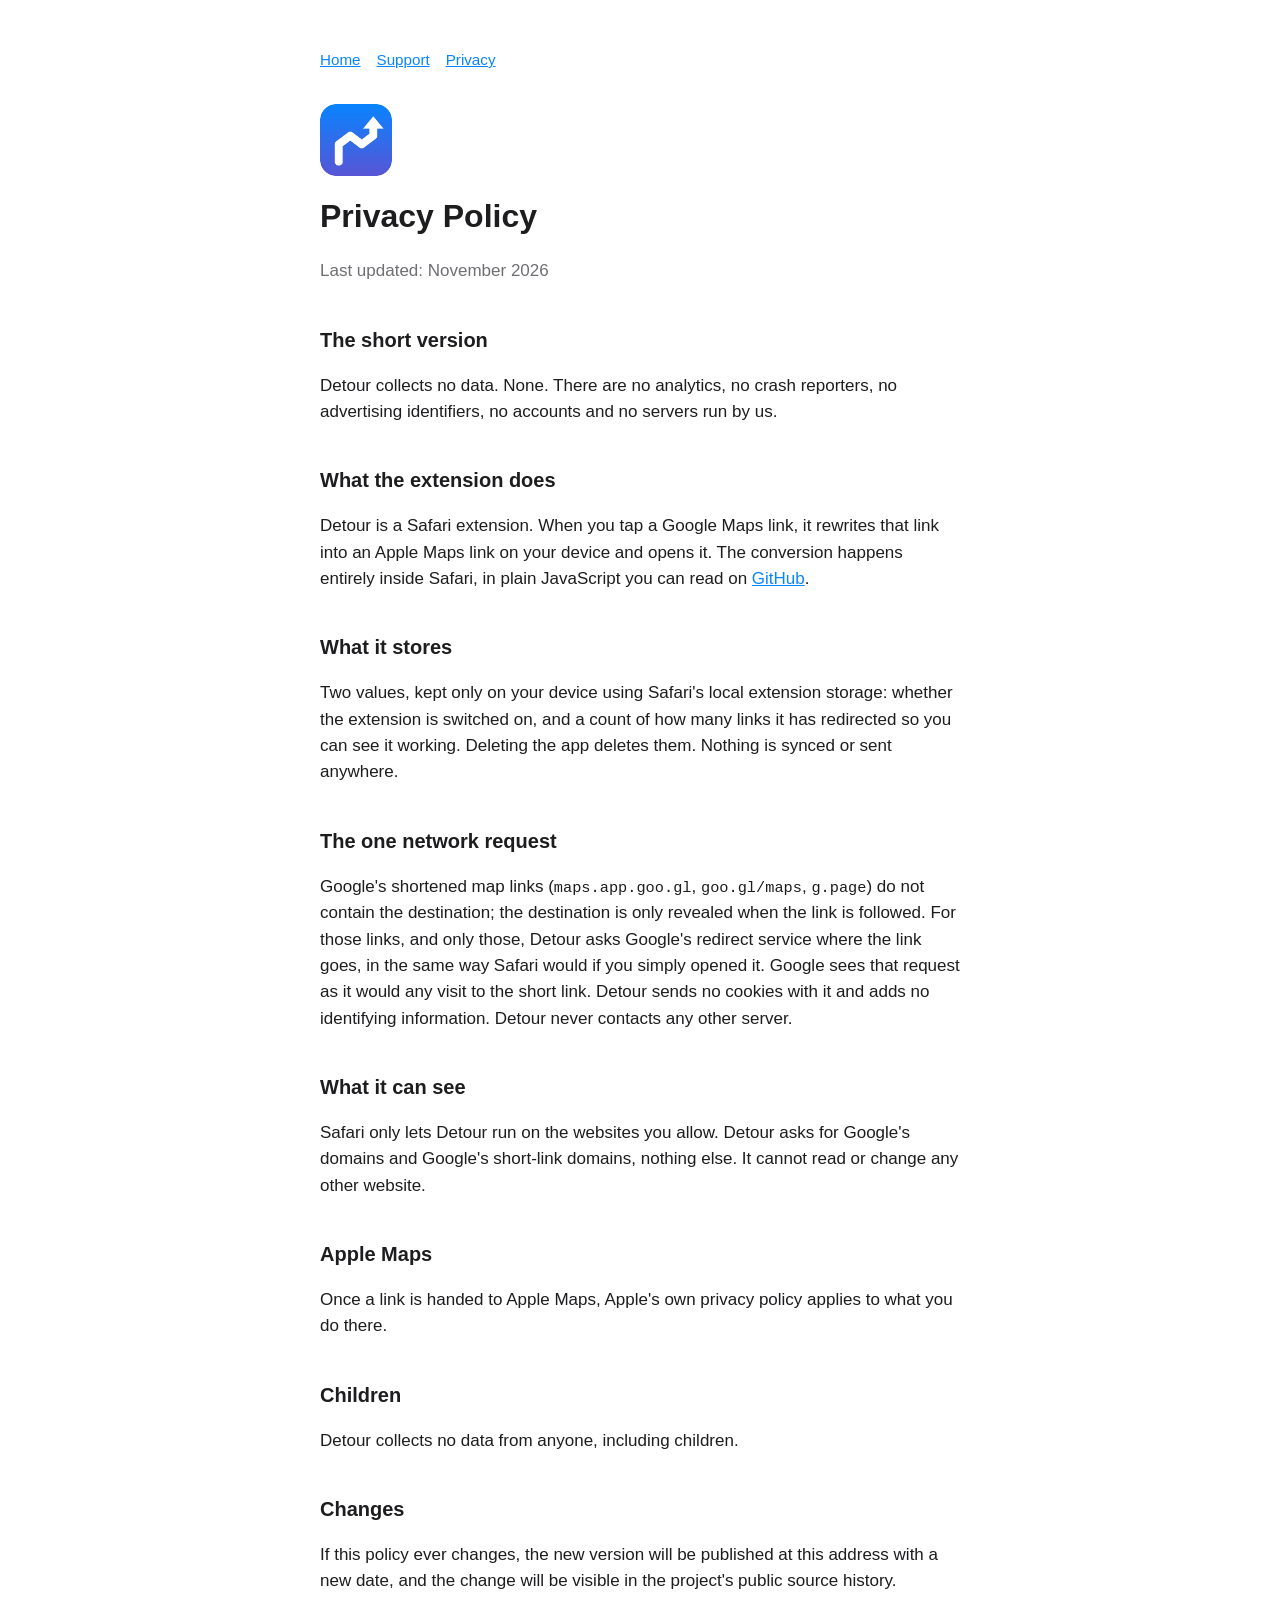
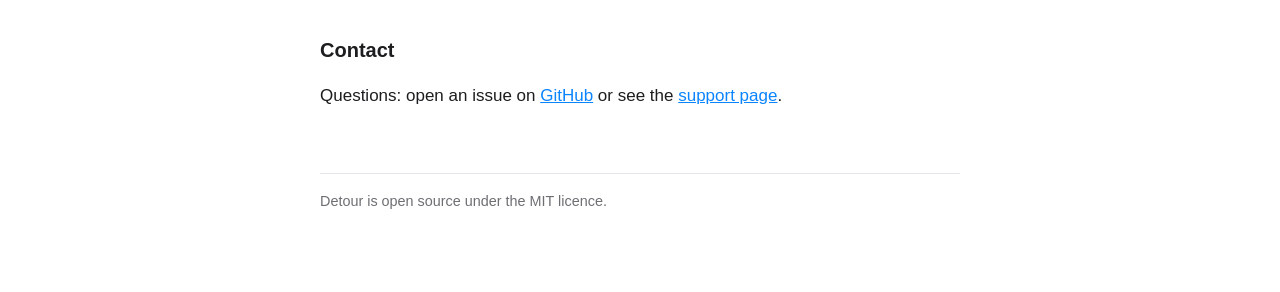
==== docs/privacy.html @ 67b1a2f0 "Initial Detour project: Safari extension, container app, tests and docs Safari Web Extension (Manife" ====
<!DOCTYPE html>
<html lang="en">
<head>
<meta charset="utf-8">
<meta name="viewport" content="width=device-width, initial-scale=1">
<title>Detour Privacy Policy</title>
<link rel="stylesheet" href="style.css">
</head>
<body>
<main>
<nav><a href="index.html">Home</a><a href="support.html">Support</a><a href="privacy.html">Privacy</a></nav>
<img class="logo" src="icon.png" alt="">
<h1>Privacy Policy</h1>
<p class="muted">Last updated: November 2026</p>

<h2>The short version</h2>
<p>Detour collects no data. None. There are no analytics, no crash reporters, no advertising identifiers, no accounts and no servers run by us.</p>

<h2>What the extension does</h2>
<p>Detour is a Safari extension. When you tap a Google Maps link, it rewrites that link into an Apple Maps link on your device and opens it. The conversion happens entirely inside Safari, in plain JavaScript you can read on <a href="https://github.com/SteveRyherd/detour">GitHub</a>.</p>

<h2>What it stores</h2>
<p>Two values, kept only on your device using Safari's local extension storage: whether the extension is switched on, and a count of how many links it has redirected so you can see it working. Deleting the app deletes them. Nothing is synced or sent anywhere.</p>

<h2>The one network request</h2>
<p>Google's shortened map links (<code>maps.app.goo.gl</code>, <code>goo.gl/maps</code>, <code>g.page</code>) do not contain the destination; the destination is only revealed when the link is followed. For those links, and only those, Detour asks Google's redirect service where the link goes, in the same way Safari would if you simply opened it. Google sees that request as it would any visit to the short link. Detour sends no cookies with it and adds no identifying information. Detour never contacts any other server.</p>

<h2>What it can see</h2>
<p>Safari only lets Detour run on the websites you allow. Detour asks for Google's domains and Google's short-link domains, nothing else. It cannot read or change any other website.</p>

<h2>Apple Maps</h2>
<p>Once a link is handed to Apple Maps, Apple's own privacy policy applies to what you do there.</p>

<h2>Children</h2>
<p>Detour collects no data from anyone, including children.</p>

<h2>Changes</h2>
<p>If this policy ever changes, the new version will be published at this address with a new date, and the change will be visible in the project's public source history.</p>

<h2>Contact</h2>
<p>Questions: open an issue on <a href="https://github.com/SteveRyherd/detour/issues">GitHub</a> or see the <a href="support.html">support page</a>.</p>

<footer>Detour is open source under the MIT licence.</footer>
</main>
</body>
</html>
---- docs/style.css ----
:root { color-scheme: light dark; --fg: #1d1d1f; --bg: #fff; --muted: #6e6e73; --accent: #0a84ff; --line: #e5e5ea; }
@media (prefers-color-scheme: dark) { :root { --fg: #f5f5f7; --bg: #121214; --muted: #98989d; --line: #333; } }
* { box-sizing: border-box; }
body { margin: 0; background: var(--bg); color: var(--fg); font: 17px/1.55 -apple-system, BlinkMacSystemFont, "Segoe UI", Helvetica, Arial, sans-serif; }
main { max-width: 680px; margin: 0 auto; padding: 48px 20px 80px; }
h1 { font-size: 2rem; margin: 0 0 .25em; }
h2 { font-size: 1.25rem; margin: 2em 0 .5em; }
p, li { color: var(--fg); }
.muted { color: var(--muted); }
a { color: var(--accent); }
nav { display: flex; gap: 16px; font-size: .95rem; margin-bottom: 32px; }
.logo { width: 72px; height: 72px; border-radius: 16px; display: block; margin-bottom: 16px; }
footer { margin-top: 64px; padding-top: 16px; border-top: 1px solid var(--line); font-size: .9rem; color: var(--muted); }
code { font-family: ui-monospace, SFMono-Regular, Menlo, monospace; font-size: .9em; }
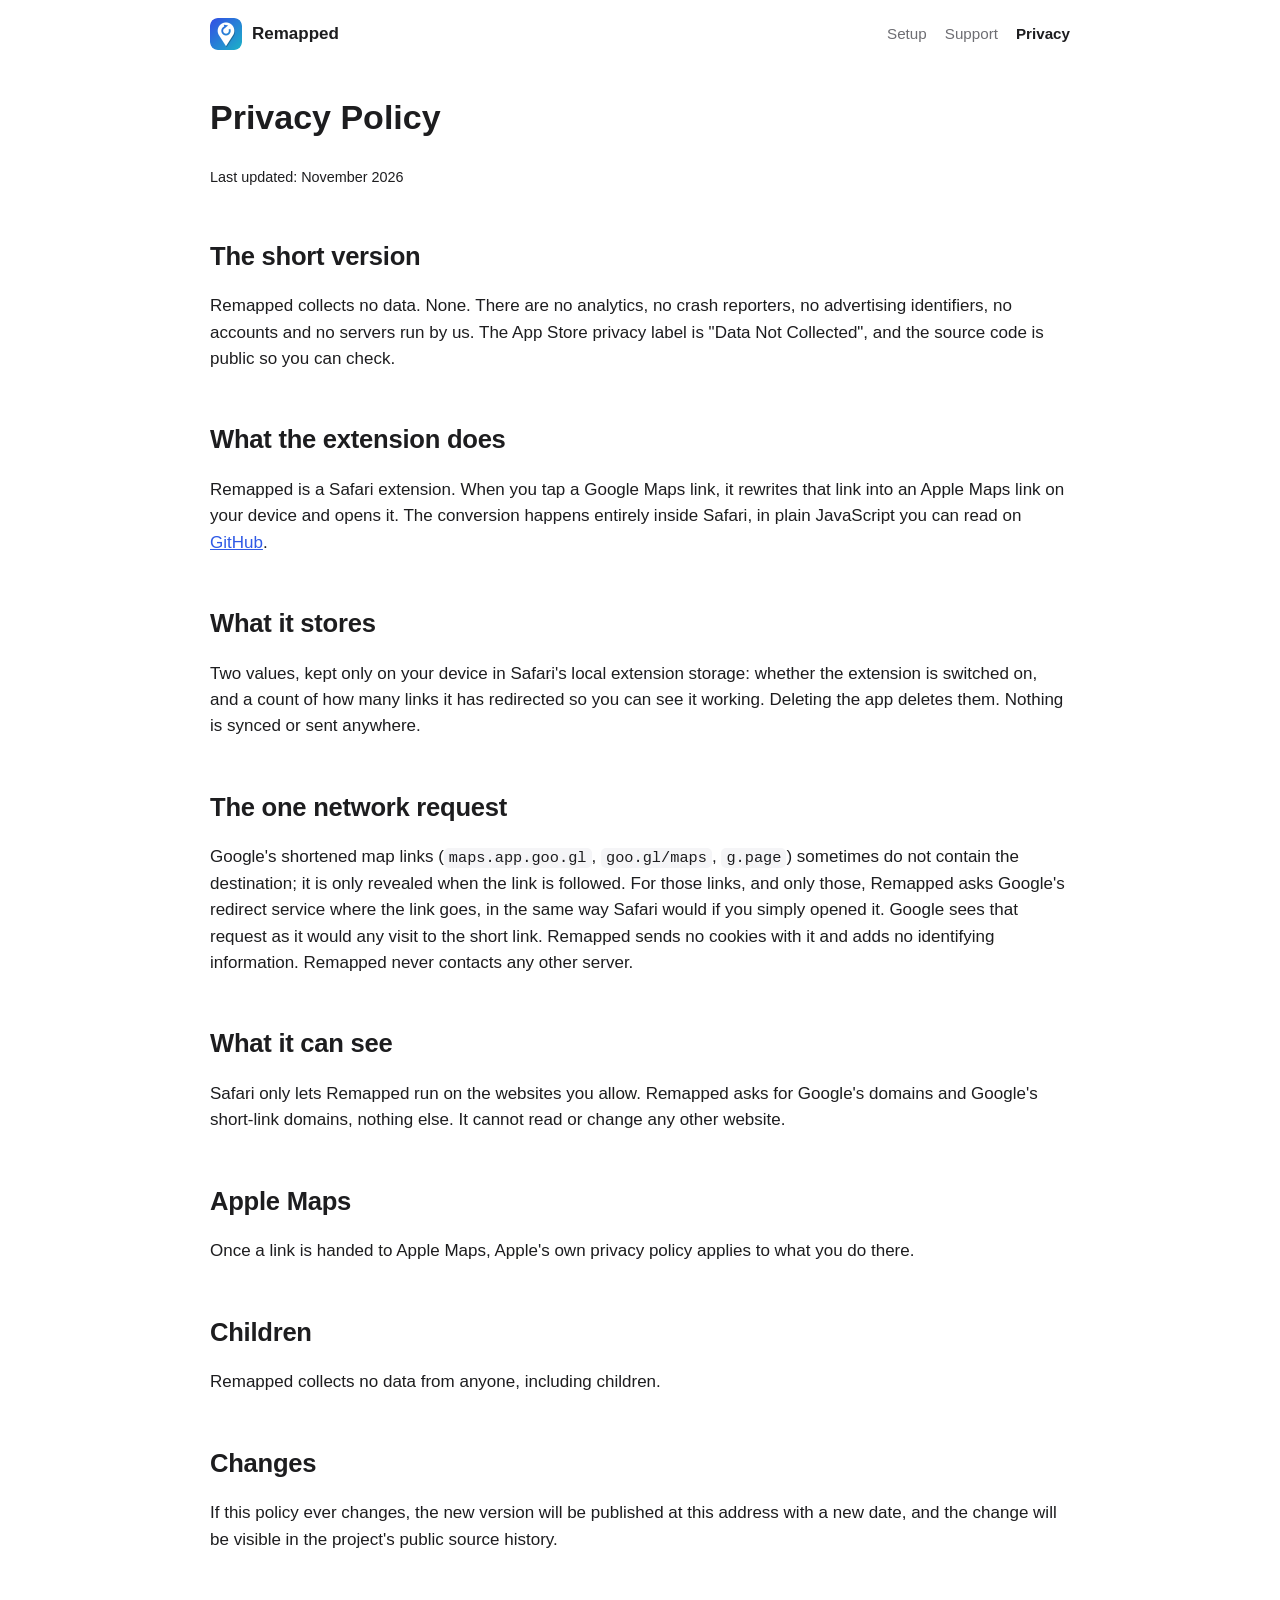
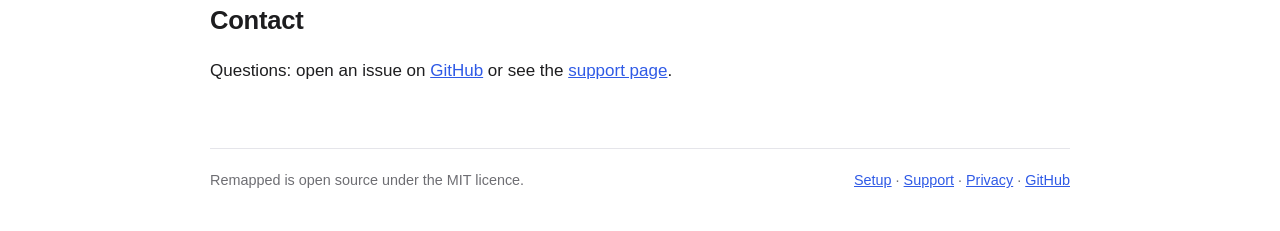
==== commit 6e52a526: "Rename to Remapped, new icon, illustrated docs site and launch plan - Product, bundle ID, Xcode proj" ====
--- a/docs/privacy.html
+++ b/docs/privacy.html
@@ -3,44 +3,54 @@
 <head>
 <meta charset="utf-8">
 <meta name="viewport" content="width=device-width, initial-scale=1">
-<title>Detour Privacy Policy</title>
+<title>Remapped Privacy Policy</title>
+<meta name="description" content="Remapped collects no data. No analytics, no tracking, no accounts.">
+<link rel="icon" href="images/icon.png">
 <link rel="stylesheet" href="style.css">
 </head>
 <body>
-<main>
-<nav><a href="index.html">Home</a><a href="support.html">Support</a><a href="privacy.html">Privacy</a></nav>
-<img class="logo" src="icon.png" alt="">
+<div class="wrap">
+<header class="site">
+  <a class="brand" href="index.html"><img src="images/icon.png" alt="">Remapped</a>
+  <nav><a href="setup.html">Setup</a><a href="support.html">Support</a><a href="privacy.html" aria-current="page">Privacy</a></nav>
+</header>
+
+<main class="prose">
 <h1>Privacy Policy</h1>
-<p class="muted">Last updated: November 2026</p>
+<p class="small">Last updated: November 2026</p>
 
 <h2>The short version</h2>
-<p>Detour collects no data. None. There are no analytics, no crash reporters, no advertising identifiers, no accounts and no servers run by us.</p>
+<p>Remapped collects no data. None. There are no analytics, no crash reporters, no advertising identifiers, no accounts and no servers run by us. The App Store privacy label is "Data Not Collected", and the source code is public so you can check.</p>
 
 <h2>What the extension does</h2>
-<p>Detour is a Safari extension. When you tap a Google Maps link, it rewrites that link into an Apple Maps link on your device and opens it. The conversion happens entirely inside Safari, in plain JavaScript you can read on <a href="https://github.com/SteveRyherd/detour">GitHub</a>.</p>
+<p>Remapped is a Safari extension. When you tap a Google Maps link, it rewrites that link into an Apple Maps link on your device and opens it. The conversion happens entirely inside Safari, in plain JavaScript you can read on <a href="https://github.com/SteveRyherd/detour">GitHub</a>.</p>
 
 <h2>What it stores</h2>
-<p>Two values, kept only on your device using Safari's local extension storage: whether the extension is switched on, and a count of how many links it has redirected so you can see it working. Deleting the app deletes them. Nothing is synced or sent anywhere.</p>
+<p>Two values, kept only on your device in Safari's local extension storage: whether the extension is switched on, and a count of how many links it has redirected so you can see it working. Deleting the app deletes them. Nothing is synced or sent anywhere.</p>
 
 <h2>The one network request</h2>
-<p>Google's shortened map links (<code>maps.app.goo.gl</code>, <code>goo.gl/maps</code>, <code>g.page</code>) do not contain the destination; the destination is only revealed when the link is followed. For those links, and only those, Detour asks Google's redirect service where the link goes, in the same way Safari would if you simply opened it. Google sees that request as it would any visit to the short link. Detour sends no cookies with it and adds no identifying information. Detour never contacts any other server.</p>
+<p>Google's shortened map links (<code>maps.app.goo.gl</code>, <code>goo.gl/maps</code>, <code>g.page</code>) sometimes do not contain the destination; it is only revealed when the link is followed. For those links, and only those, Remapped asks Google's redirect service where the link goes, in the same way Safari would if you simply opened it. Google sees that request as it would any visit to the short link. Remapped sends no cookies with it and adds no identifying information. Remapped never contacts any other server.</p>
 
 <h2>What it can see</h2>
-<p>Safari only lets Detour run on the websites you allow. Detour asks for Google's domains and Google's short-link domains, nothing else. It cannot read or change any other website.</p>
+<p>Safari only lets Remapped run on the websites you allow. Remapped asks for Google's domains and Google's short-link domains, nothing else. It cannot read or change any other website.</p>
 
 <h2>Apple Maps</h2>
 <p>Once a link is handed to Apple Maps, Apple's own privacy policy applies to what you do there.</p>
 
 <h2>Children</h2>
-<p>Detour collects no data from anyone, including children.</p>
+<p>Remapped collects no data from anyone, including children.</p>
 
 <h2>Changes</h2>
 <p>If this policy ever changes, the new version will be published at this address with a new date, and the change will be visible in the project's public source history.</p>
 
 <h2>Contact</h2>
 <p>Questions: open an issue on <a href="https://github.com/SteveRyherd/detour/issues">GitHub</a> or see the <a href="support.html">support page</a>.</p>
+</main>
 
-<footer>Detour is open source under the MIT licence.</footer>
-</main>
+<footer class="site">
+  <span>Remapped is open source under the MIT licence.</span>
+  <span><a href="setup.html">Setup</a> · <a href="support.html">Support</a> · <a href="privacy.html">Privacy</a> · <a href="https://github.com/SteveRyherd/detour">GitHub</a></span>
+</footer>
+</div>
 </body>
 </html>
--- a/docs/style.css
+++ b/docs/style.css
@@ -1,14 +1,76 @@
-:root { color-scheme: light dark; --fg: #1d1d1f; --bg: #fff; --muted: #6e6e73; --accent: #0a84ff; --line: #e5e5ea; }
-@media (prefers-color-scheme: dark) { :root { --fg: #f5f5f7; --bg: #121214; --muted: #98989d; --line: #333; } }
+:root {
+  color-scheme: light dark;
+  --fg: #1d1d1f; --bg: #ffffff; --muted: #6e6e73; --line: #e5e5ea;
+  --card: #f5f5f7; --accent: #2f5ae6; --accent-2: #1cb4c8; --ok: #34c759;
+}
+@media (prefers-color-scheme: dark) {
+  :root { --fg: #f5f5f7; --bg: #0f0f12; --muted: #98989d; --line: #2c2c2e; --card: #1c1c1e; }
+}
 * { box-sizing: border-box; }
-body { margin: 0; background: var(--bg); color: var(--fg); font: 17px/1.55 -apple-system, BlinkMacSystemFont, "Segoe UI", Helvetica, Arial, sans-serif; }
-main { max-width: 680px; margin: 0 auto; padding: 48px 20px 80px; }
-h1 { font-size: 2rem; margin: 0 0 .25em; }
-h2 { font-size: 1.25rem; margin: 2em 0 .5em; }
-p, li { color: var(--fg); }
-.muted { color: var(--muted); }
+html { scroll-behavior: smooth; }
+body { margin: 0; background: var(--bg); color: var(--fg); font: 17px/1.55 -apple-system, BlinkMacSystemFont, "SF Pro Text", "Segoe UI", Helvetica, Arial, sans-serif; -webkit-font-smoothing: antialiased; }
 a { color: var(--accent); }
-nav { display: flex; gap: 16px; font-size: .95rem; margin-bottom: 32px; }
-.logo { width: 72px; height: 72px; border-radius: 16px; display: block; margin-bottom: 16px; }
-footer { margin-top: 64px; padding-top: 16px; border-top: 1px solid var(--line); font-size: .9rem; color: var(--muted); }
-code { font-family: ui-monospace, SFMono-Regular, Menlo, monospace; font-size: .9em; }
+img { max-width: 100%; height: auto; }
+.wrap { max-width: 900px; margin: 0 auto; padding: 0 20px; }
+
+header.site { display: flex; align-items: center; justify-content: space-between; gap: 16px; padding: 18px 0; }
+header.site .brand { display: flex; align-items: center; gap: 10px; font-weight: 600; text-decoration: none; color: var(--fg); }
+header.site .brand img { width: 32px; height: 32px; border-radius: 8px; }
+header.site nav { display: flex; gap: 18px; font-size: .95rem; }
+header.site nav a { text-decoration: none; color: var(--muted); }
+header.site nav a[aria-current] { color: var(--fg); font-weight: 600; }
+
+.hero { text-align: center; padding: 40px 0 24px; }
+.hero img.logo { width: 112px; height: 112px; border-radius: 26px; box-shadow: 0 12px 30px rgba(47, 90, 230, .25); }
+.hero h1 { font-size: clamp(2rem, 6vw, 3rem); margin: 20px 0 8px; letter-spacing: -.02em; }
+.hero p.lead { font-size: 1.25rem; color: var(--muted); max-width: 560px; margin: 0 auto 24px; }
+.cta { display: inline-flex; align-items: center; gap: 8px; background: var(--accent); color: #fff; text-decoration: none; padding: 12px 22px; border-radius: 999px; font-weight: 600; }
+.cta.secondary { background: var(--card); color: var(--fg); }
+.cta-row { display: flex; gap: 12px; justify-content: center; flex-wrap: wrap; }
+.small { font-size: .9rem; color: var(--muted); }
+
+.media { background: var(--card); border-radius: 18px; overflow: hidden; aspect-ratio: 16 / 9; display: grid; place-items: center; margin: 32px auto; max-width: 820px; }
+.media video, .media img { width: 100%; height: 100%; object-fit: cover; display: block; }
+.media.phone { aspect-ratio: 9 / 19.5; max-width: 300px; }
+
+.grid { display: grid; gap: 16px; grid-template-columns: repeat(auto-fit, minmax(240px, 1fr)); margin: 32px 0; }
+.card { background: var(--card); border-radius: 16px; padding: 20px; }
+.card h3 { margin: 8px 0 6px; font-size: 1.05rem; }
+.card p { margin: 0; color: var(--muted); font-size: .98rem; }
+.card .ic { font-size: 1.6rem; }
+
+h2 { font-size: 1.6rem; margin: 48px 0 16px; letter-spacing: -.01em; }
+h3 { font-size: 1.15rem; }
+
+/* Illustrated steps */
+.steps { counter-reset: step; display: grid; gap: 20px; }
+.step { display: grid; grid-template-columns: 1fr; gap: 14px; background: var(--card); border-radius: 16px; padding: 18px; }
+@media (min-width: 700px) { .step { grid-template-columns: 1fr 260px; align-items: center; } }
+.step .num { display: inline-grid; place-items: center; width: 30px; height: 30px; border-radius: 50%; background: var(--accent); color: #fff; font-weight: 700; margin-bottom: 8px; }
+.step p { margin: 6px 0 0; }
+.shot { background: var(--bg); border: 1px solid var(--line); border-radius: 12px; overflow: hidden; aspect-ratio: 9 / 16; display: grid; place-items: center; text-align: center; color: var(--muted); font-size: .85rem; padding: 12px; width: 100%; max-width: 230px; margin: 0 auto; }
+.shot.wide { max-width: 100%; }
+@media (min-width: 700px) { .shot { max-width: 260px; } }
+.shot.wide { aspect-ratio: 16 / 10; }
+.shot img { width: 100%; height: 100%; object-fit: cover; }
+.shot .placeholder { display: none; }
+.shot.missing img { display: none; }
+.shot.missing .placeholder { display: block; }
+
+.platform-tabs { display: flex; gap: 8px; margin: 12px 0 20px; }
+.platform-tabs button { font: inherit; border: 1px solid var(--line); background: var(--card); color: var(--fg); padding: 8px 16px; border-radius: 999px; cursor: pointer; }
+.platform-tabs button[aria-selected="true"] { background: var(--accent); color: #fff; border-color: var(--accent); }
+[hidden] { display: none !important; }
+
+details { border-top: 1px solid var(--line); padding: 14px 0; }
+details:last-of-type { border-bottom: 1px solid var(--line); }
+summary { cursor: pointer; font-weight: 600; list-style: none; display: flex; justify-content: space-between; }
+summary::after { content: "+"; color: var(--muted); }
+details[open] summary::after { content: "–"; }
+details p { color: var(--muted); margin: 10px 0 0; }
+
+.badges { display: flex; gap: 16px; flex-wrap: wrap; justify-content: center; margin: 24px 0; color: var(--muted); font-size: .95rem; }
+.badges span { display: inline-flex; align-items: center; gap: 6px; }
+footer.site { margin: 64px 0 40px; padding-top: 20px; border-top: 1px solid var(--line); color: var(--muted); font-size: .9rem; display: flex; justify-content: space-between; flex-wrap: wrap; gap: 12px; }
+code { font-family: ui-monospace, SFMono-Regular, Menlo, monospace; font-size: .9em; background: var(--card); padding: 1px 5px; border-radius: 5px; }
+.prose p, .prose li { color: var(--fg); }
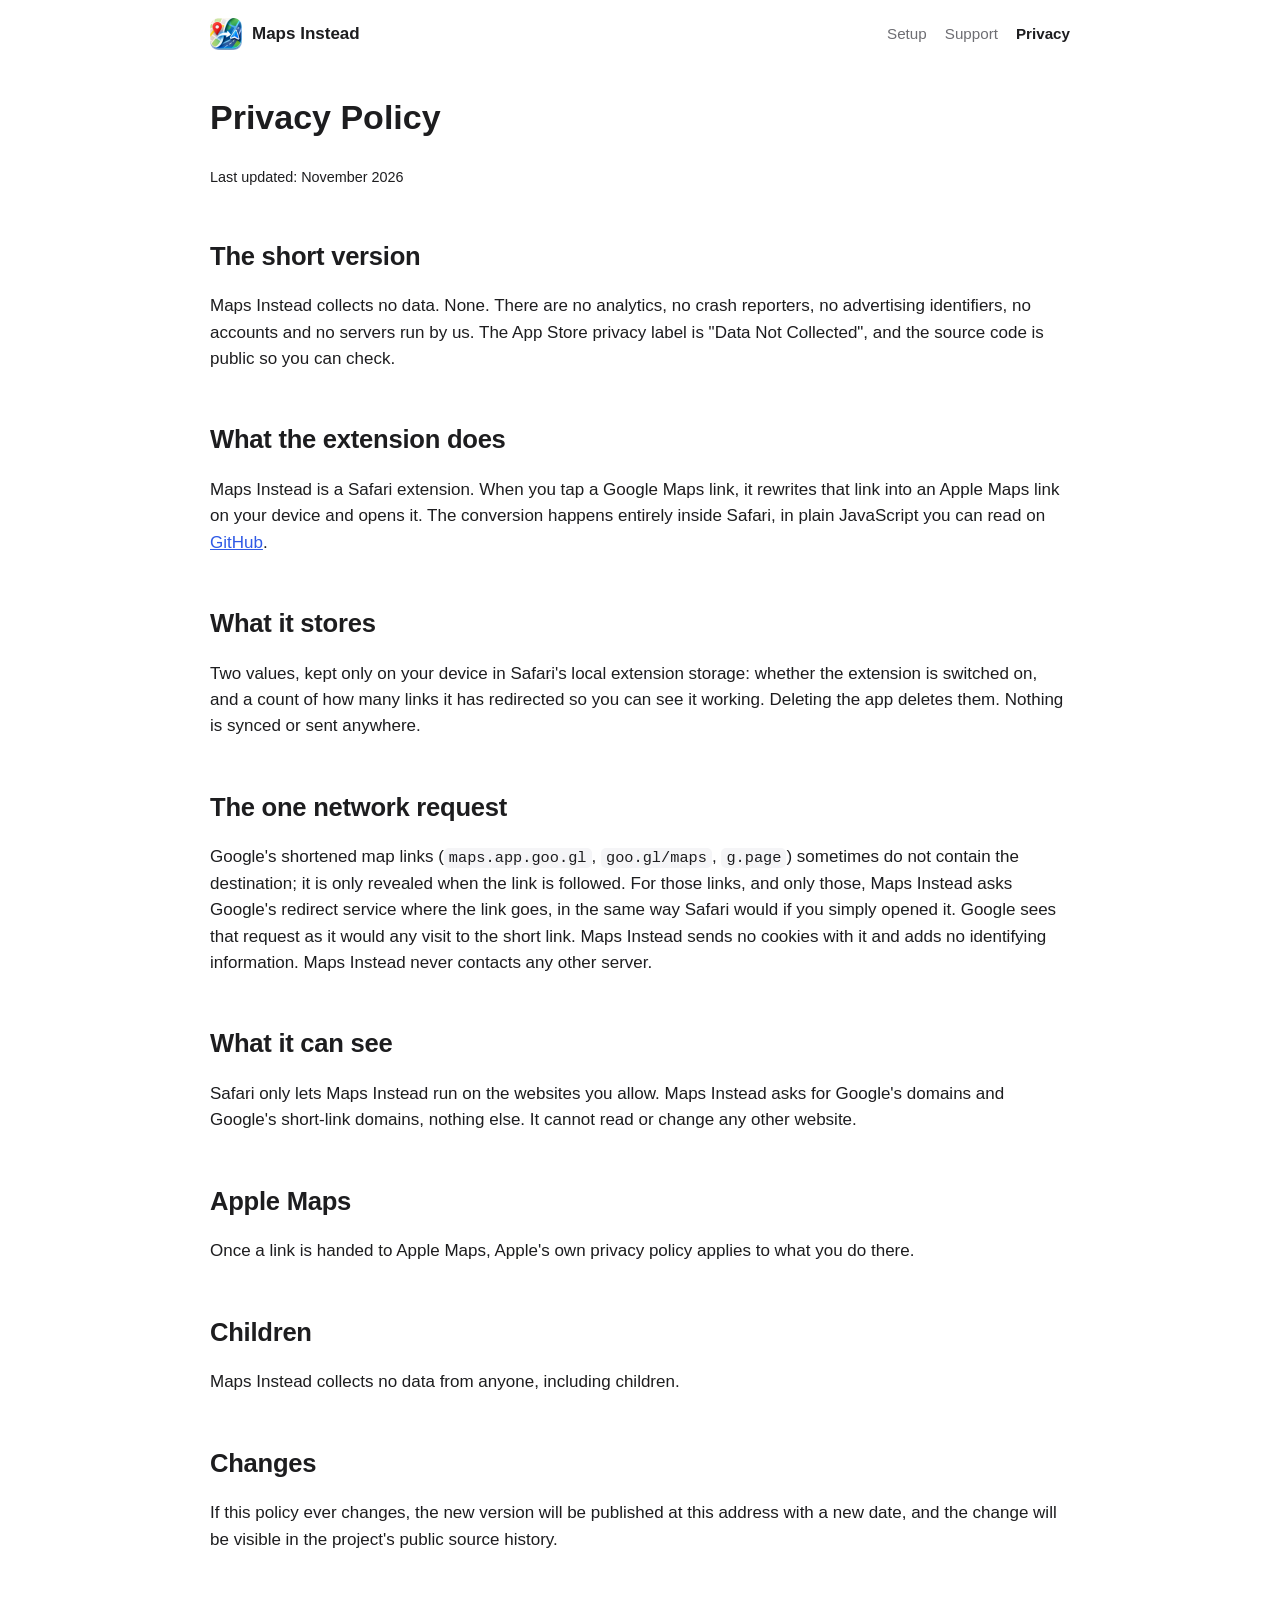
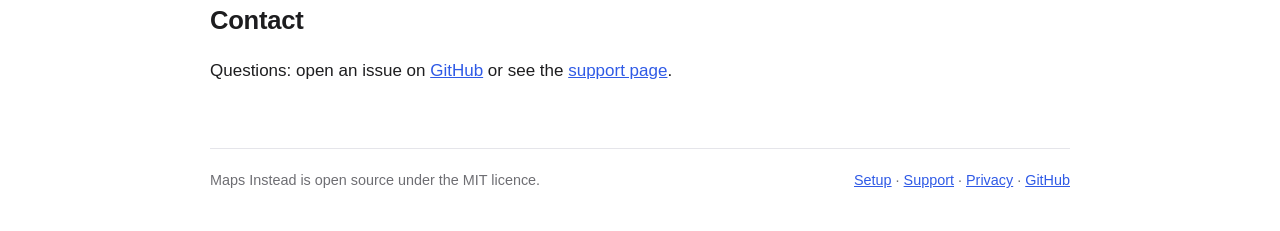
==== commit 9d2f4ddf: "Rename to Maps Instead and adopt the pin-to-arrow icon - Product, bundle ID (com.example.MapsInstead" ====
--- a/docs/privacy.html
+++ b/docs/privacy.html
@@ -3,15 +3,15 @@
 <head>
 <meta charset="utf-8">
 <meta name="viewport" content="width=device-width, initial-scale=1">
-<title>Remapped Privacy Policy</title>
-<meta name="description" content="Remapped collects no data. No analytics, no tracking, no accounts.">
+<title>Maps Instead Privacy Policy</title>
+<meta name="description" content="Maps Instead collects no data. No analytics, no tracking, no accounts.">
 <link rel="icon" href="images/icon.png">
 <link rel="stylesheet" href="style.css">
 </head>
 <body>
 <div class="wrap">
 <header class="site">
-  <a class="brand" href="index.html"><img src="images/icon.png" alt="">Remapped</a>
+  <a class="brand" href="index.html"><img src="images/icon.png" alt="">Maps Instead</a>
   <nav><a href="setup.html">Setup</a><a href="support.html">Support</a><a href="privacy.html" aria-current="page">Privacy</a></nav>
 </header>
 
@@ -20,25 +20,25 @@
 <p class="small">Last updated: November 2026</p>
 
 <h2>The short version</h2>
-<p>Remapped collects no data. None. There are no analytics, no crash reporters, no advertising identifiers, no accounts and no servers run by us. The App Store privacy label is "Data Not Collected", and the source code is public so you can check.</p>
+<p>Maps Instead collects no data. None. There are no analytics, no crash reporters, no advertising identifiers, no accounts and no servers run by us. The App Store privacy label is "Data Not Collected", and the source code is public so you can check.</p>
 
 <h2>What the extension does</h2>
-<p>Remapped is a Safari extension. When you tap a Google Maps link, it rewrites that link into an Apple Maps link on your device and opens it. The conversion happens entirely inside Safari, in plain JavaScript you can read on <a href="https://github.com/SteveRyherd/detour">GitHub</a>.</p>
+<p>Maps Instead is a Safari extension. When you tap a Google Maps link, it rewrites that link into an Apple Maps link on your device and opens it. The conversion happens entirely inside Safari, in plain JavaScript you can read on <a href="https://github.com/SteveRyherd/detour">GitHub</a>.</p>
 
 <h2>What it stores</h2>
 <p>Two values, kept only on your device in Safari's local extension storage: whether the extension is switched on, and a count of how many links it has redirected so you can see it working. Deleting the app deletes them. Nothing is synced or sent anywhere.</p>
 
 <h2>The one network request</h2>
-<p>Google's shortened map links (<code>maps.app.goo.gl</code>, <code>goo.gl/maps</code>, <code>g.page</code>) sometimes do not contain the destination; it is only revealed when the link is followed. For those links, and only those, Remapped asks Google's redirect service where the link goes, in the same way Safari would if you simply opened it. Google sees that request as it would any visit to the short link. Remapped sends no cookies with it and adds no identifying information. Remapped never contacts any other server.</p>
+<p>Google's shortened map links (<code>maps.app.goo.gl</code>, <code>goo.gl/maps</code>, <code>g.page</code>) sometimes do not contain the destination; it is only revealed when the link is followed. For those links, and only those, Maps Instead asks Google's redirect service where the link goes, in the same way Safari would if you simply opened it. Google sees that request as it would any visit to the short link. Maps Instead sends no cookies with it and adds no identifying information. Maps Instead never contacts any other server.</p>
 
 <h2>What it can see</h2>
-<p>Safari only lets Remapped run on the websites you allow. Remapped asks for Google's domains and Google's short-link domains, nothing else. It cannot read or change any other website.</p>
+<p>Safari only lets Maps Instead run on the websites you allow. Maps Instead asks for Google's domains and Google's short-link domains, nothing else. It cannot read or change any other website.</p>
 
 <h2>Apple Maps</h2>
 <p>Once a link is handed to Apple Maps, Apple's own privacy policy applies to what you do there.</p>
 
 <h2>Children</h2>
-<p>Remapped collects no data from anyone, including children.</p>
+<p>Maps Instead collects no data from anyone, including children.</p>
 
 <h2>Changes</h2>
 <p>If this policy ever changes, the new version will be published at this address with a new date, and the change will be visible in the project's public source history.</p>
@@ -48,7 +48,7 @@
 </main>
 
 <footer class="site">
-  <span>Remapped is open source under the MIT licence.</span>
+  <span>Maps Instead is open source under the MIT licence.</span>
   <span><a href="setup.html">Setup</a> · <a href="support.html">Support</a> · <a href="privacy.html">Privacy</a> · <a href="https://github.com/SteveRyherd/detour">GitHub</a></span>
 </footer>
 </div>
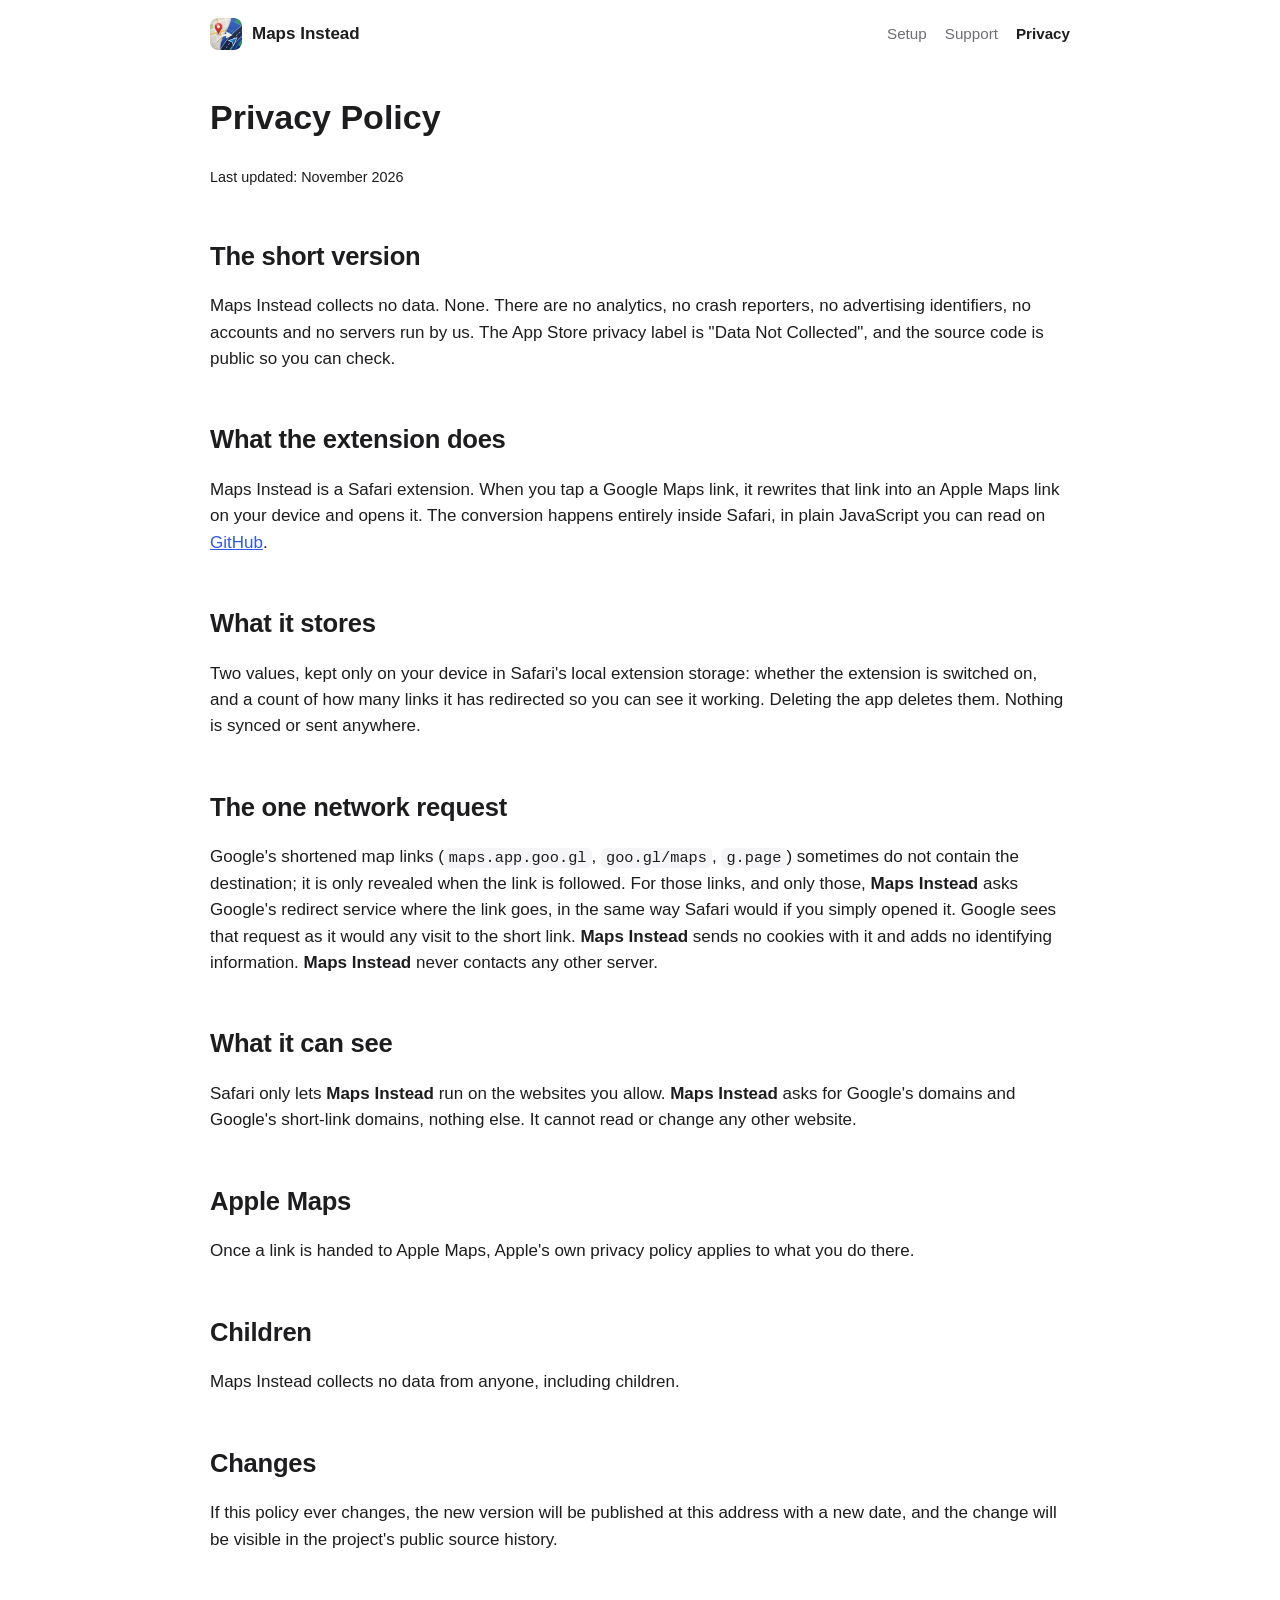
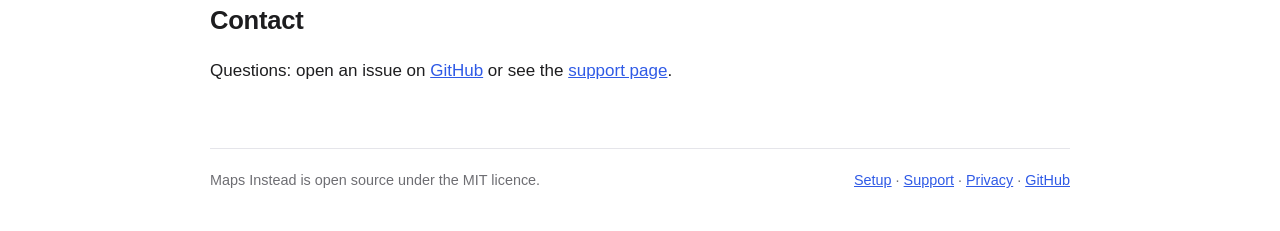
==== commit 73f67675: "Distinguish the app name at the start of sentences too Bold in web prose and Markdown, quotes in att" ====
--- a/docs/privacy.html
+++ b/docs/privacy.html
@@ -29,10 +29,10 @@
 <p>Two values, kept only on your device in Safari's local extension storage: whether the extension is switched on, and a count of how many links it has redirected so you can see it working. Deleting the app deletes them. Nothing is synced or sent anywhere.</p>
 
 <h2>The one network request</h2>
-<p>Google's shortened map links (<code>maps.app.goo.gl</code>, <code>goo.gl/maps</code>, <code>g.page</code>) sometimes do not contain the destination; it is only revealed when the link is followed. For those links, and only those, Maps Instead asks Google's redirect service where the link goes, in the same way Safari would if you simply opened it. Google sees that request as it would any visit to the short link. Maps Instead sends no cookies with it and adds no identifying information. Maps Instead never contacts any other server.</p>
+<p>Google's shortened map links (<code>maps.app.goo.gl</code>, <code>goo.gl/maps</code>, <code>g.page</code>) sometimes do not contain the destination; it is only revealed when the link is followed. For those links, and only those, <strong>Maps Instead</strong> asks Google's redirect service where the link goes, in the same way Safari would if you simply opened it. Google sees that request as it would any visit to the short link. <strong>Maps Instead</strong> sends no cookies with it and adds no identifying information. <strong>Maps Instead</strong> never contacts any other server.</p>
 
 <h2>What it can see</h2>
-<p>Safari only lets Maps Instead run on the websites you allow. Maps Instead asks for Google's domains and Google's short-link domains, nothing else. It cannot read or change any other website.</p>
+<p>Safari only lets <strong>Maps Instead</strong> run on the websites you allow. <strong>Maps Instead</strong> asks for Google's domains and Google's short-link domains, nothing else. It cannot read or change any other website.</p>
 
 <h2>Apple Maps</h2>
 <p>Once a link is handed to Apple Maps, Apple's own privacy policy applies to what you do there.</p>
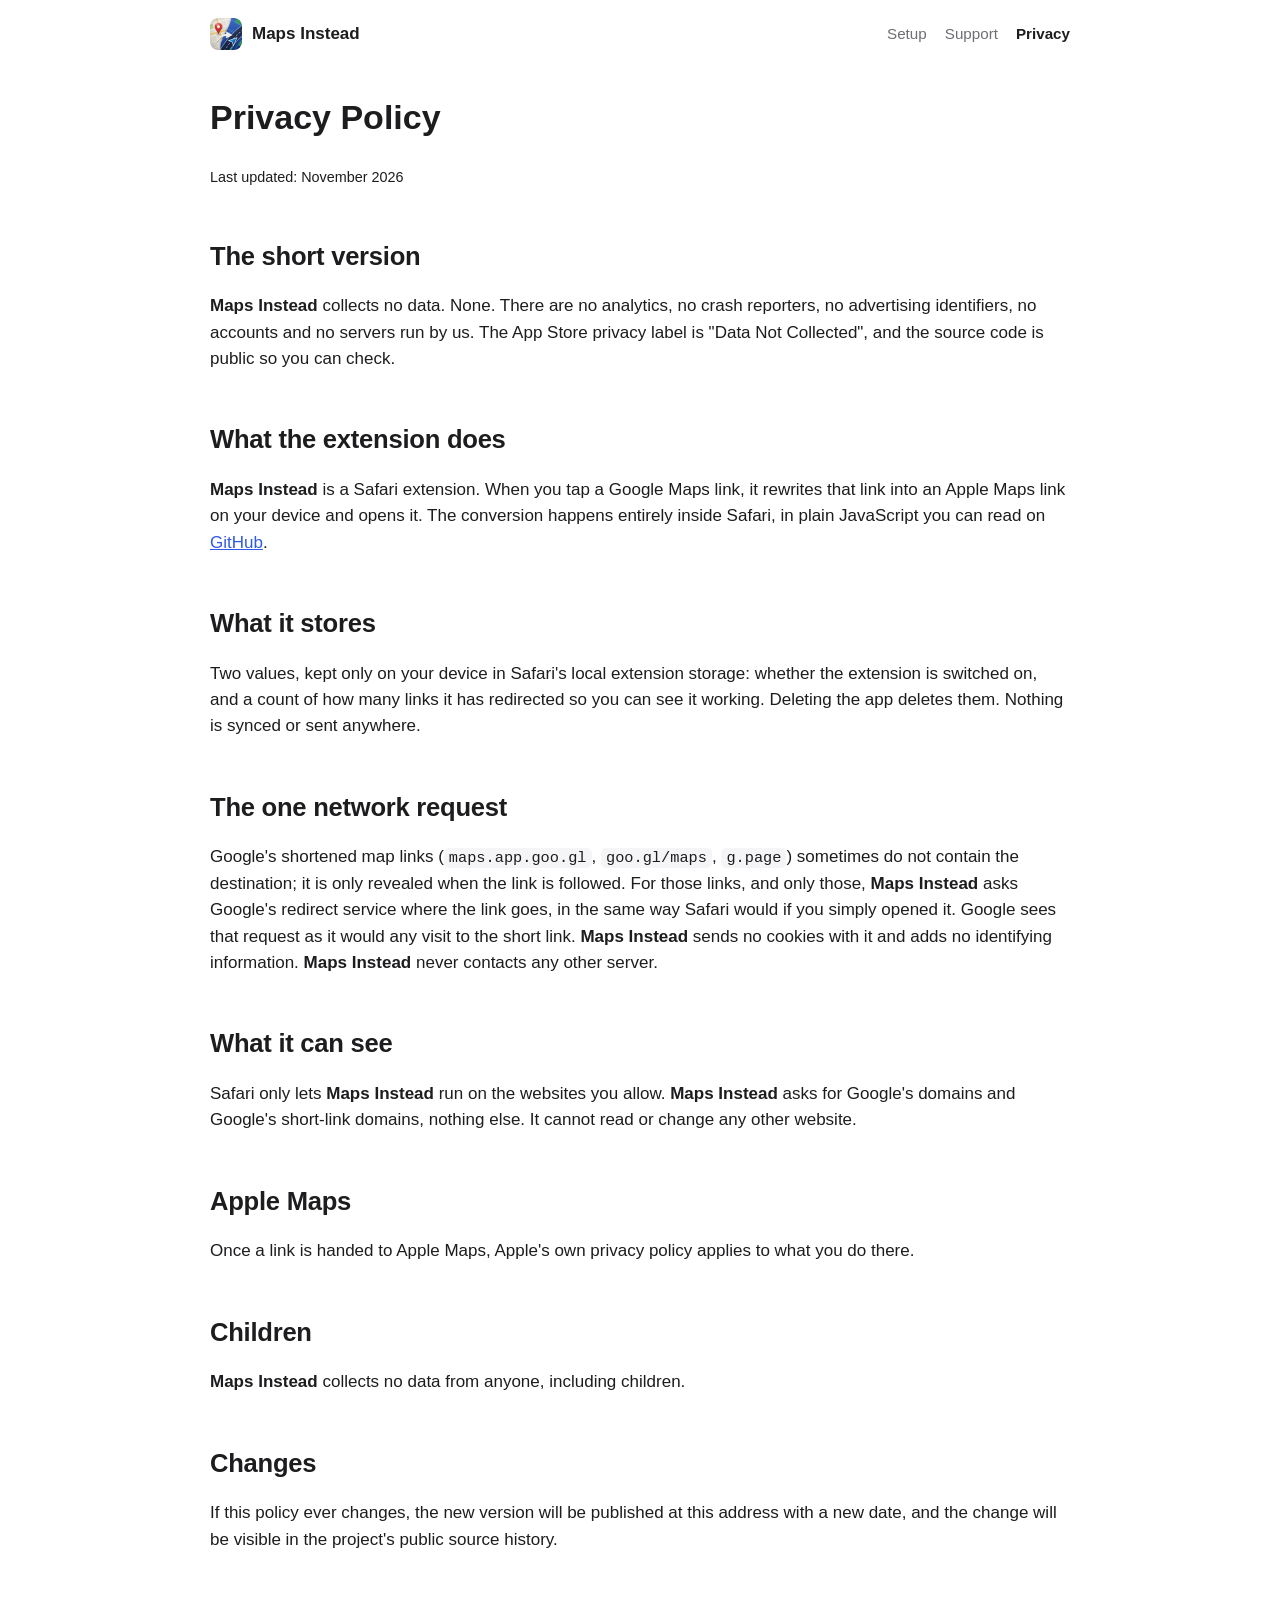
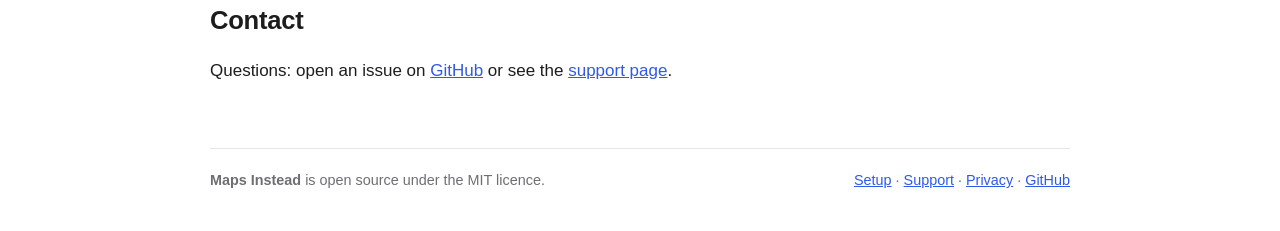
==== commit 244f0b9b: "Distinguish the app name after tags and in attributes as well Co-Authored-By: Claude Fable 5.1 <nore" ====
--- a/docs/privacy.html
+++ b/docs/privacy.html
@@ -4,7 +4,7 @@
 <meta charset="utf-8">
 <meta name="viewport" content="width=device-width, initial-scale=1">
 <title>Maps Instead Privacy Policy</title>
-<meta name="description" content="Maps Instead collects no data. No analytics, no tracking, no accounts.">
+<meta name="description" content="“Maps Instead” collects no data. No analytics, no tracking, no accounts.">
 <link rel="icon" href="images/icon.png">
 <link rel="stylesheet" href="style.css">
 </head>
@@ -20,10 +20,10 @@
 <p class="small">Last updated: November 2026</p>
 
 <h2>The short version</h2>
-<p>Maps Instead collects no data. None. There are no analytics, no crash reporters, no advertising identifiers, no accounts and no servers run by us. The App Store privacy label is "Data Not Collected", and the source code is public so you can check.</p>
+<p><strong>Maps Instead</strong> collects no data. None. There are no analytics, no crash reporters, no advertising identifiers, no accounts and no servers run by us. The App Store privacy label is "Data Not Collected", and the source code is public so you can check.</p>
 
 <h2>What the extension does</h2>
-<p>Maps Instead is a Safari extension. When you tap a Google Maps link, it rewrites that link into an Apple Maps link on your device and opens it. The conversion happens entirely inside Safari, in plain JavaScript you can read on <a href="https://github.com/SteveRyherd/detour">GitHub</a>.</p>
+<p><strong>Maps Instead</strong> is a Safari extension. When you tap a Google Maps link, it rewrites that link into an Apple Maps link on your device and opens it. The conversion happens entirely inside Safari, in plain JavaScript you can read on <a href="https://github.com/SteveRyherd/detour">GitHub</a>.</p>
 
 <h2>What it stores</h2>
 <p>Two values, kept only on your device in Safari's local extension storage: whether the extension is switched on, and a count of how many links it has redirected so you can see it working. Deleting the app deletes them. Nothing is synced or sent anywhere.</p>
@@ -38,7 +38,7 @@
 <p>Once a link is handed to Apple Maps, Apple's own privacy policy applies to what you do there.</p>
 
 <h2>Children</h2>
-<p>Maps Instead collects no data from anyone, including children.</p>
+<p><strong>Maps Instead</strong> collects no data from anyone, including children.</p>
 
 <h2>Changes</h2>
 <p>If this policy ever changes, the new version will be published at this address with a new date, and the change will be visible in the project's public source history.</p>
@@ -48,7 +48,7 @@
 </main>
 
 <footer class="site">
-  <span>Maps Instead is open source under the MIT licence.</span>
+  <span><strong>Maps Instead</strong> is open source under the MIT licence.</span>
   <span><a href="setup.html">Setup</a> · <a href="support.html">Support</a> · <a href="privacy.html">Privacy</a> · <a href="https://github.com/SteveRyherd/detour">GitHub</a></span>
 </footer>
 </div>
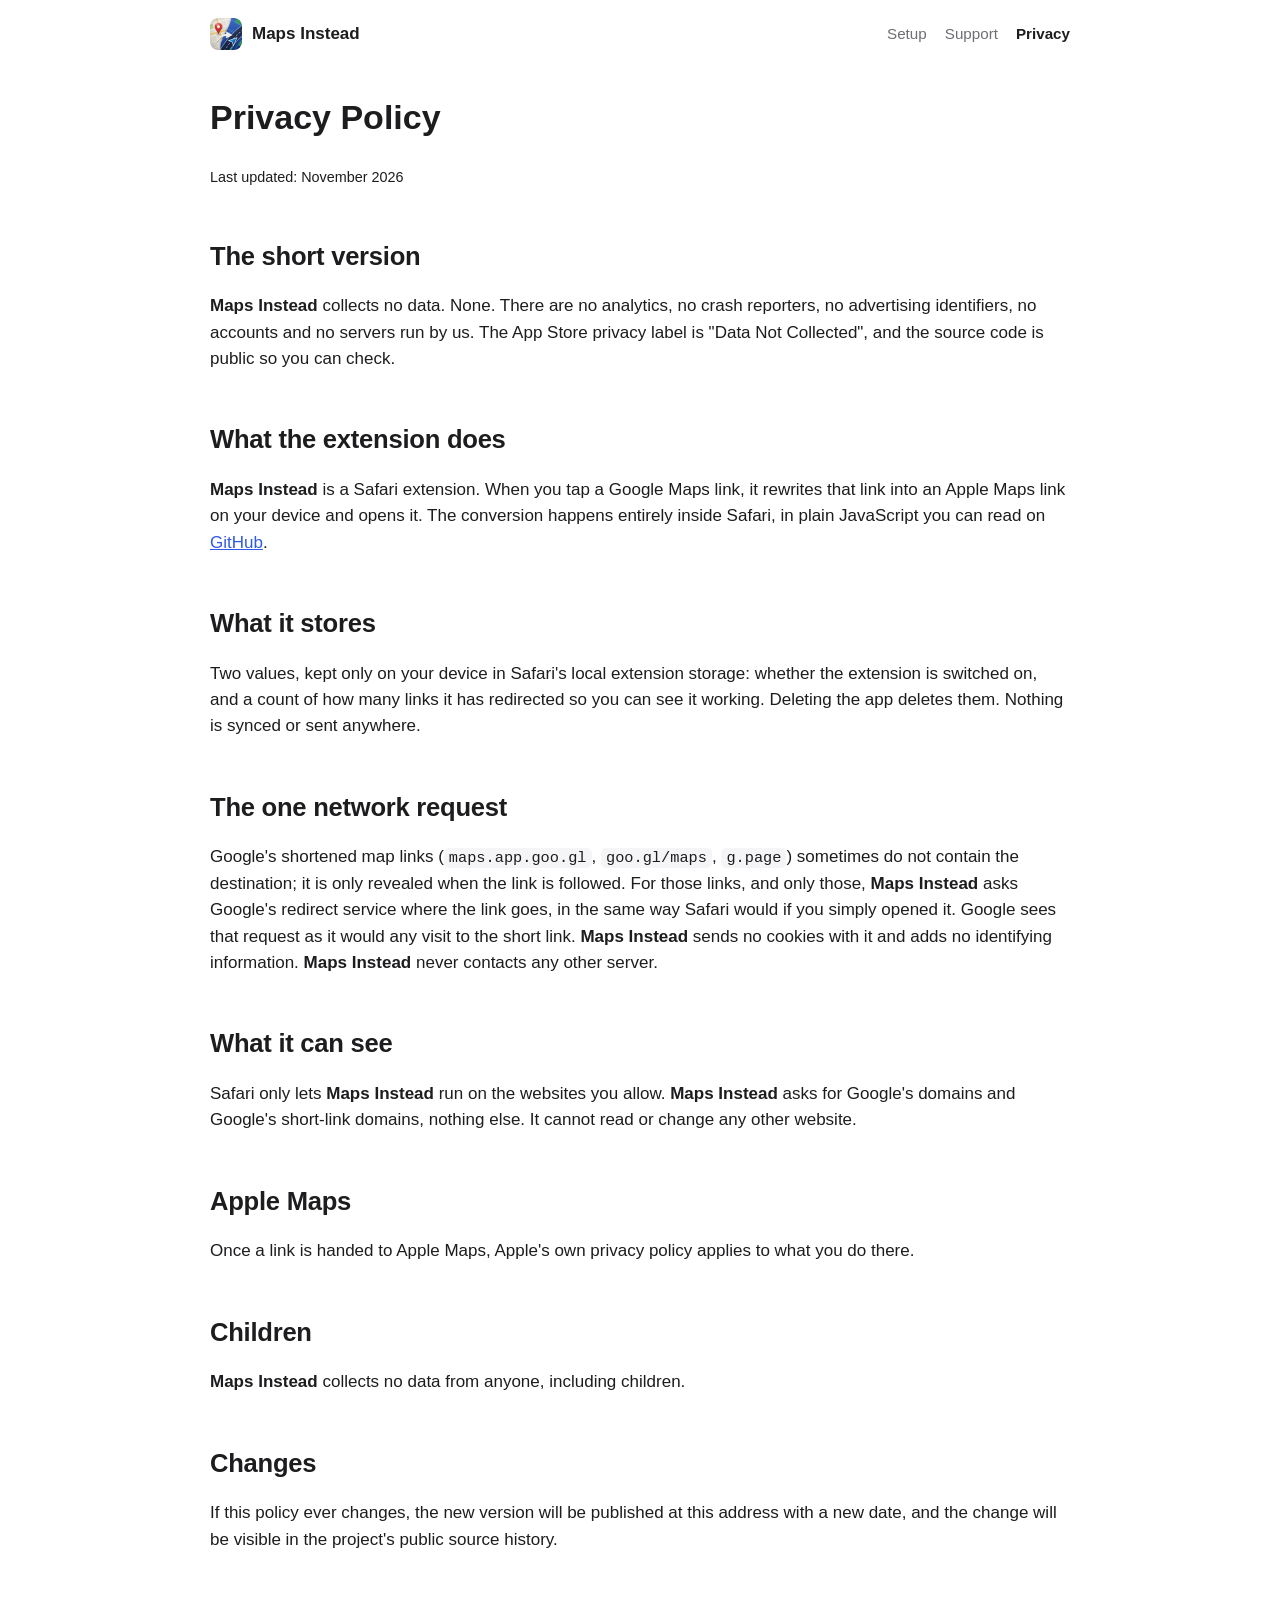
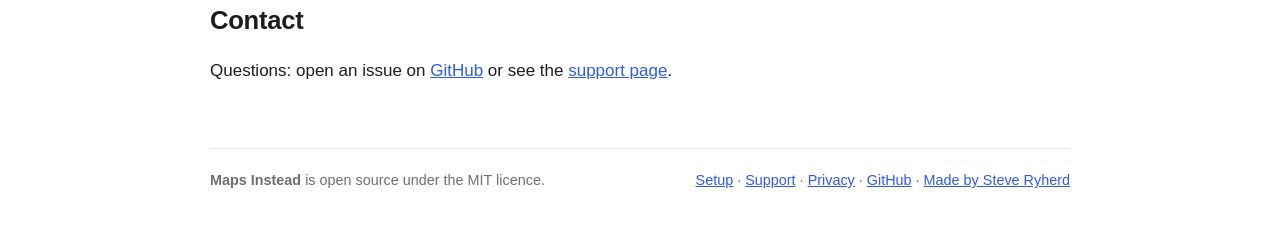
==== commit 22901569: "Publish the website at mapsinstead.com Add the real iPhone and Mac screenshots, reorder the iPhone s" ====
--- a/docs/privacy.html
+++ b/docs/privacy.html
@@ -49,7 +49,7 @@
 
 <footer class="site">
   <span><strong>Maps Instead</strong> is open source under the MIT licence.</span>
-  <span><a href="setup.html">Setup</a> · <a href="support.html">Support</a> · <a href="privacy.html">Privacy</a> · <a href="https://github.com/SteveRyherd/detour">GitHub</a></span>
+  <span><a href="setup.html">Setup</a> · <a href="support.html">Support</a> · <a href="privacy.html">Privacy</a> · <a href="https://github.com/SteveRyherd/detour">GitHub</a> · <a href="https://steveryherd.com">Made by Steve Ryherd</a></span>
 </footer>
 </div>
 </body>
--- a/docs/style.css
+++ b/docs/style.css
@@ -45,14 +45,19 @@
 /* Illustrated steps */
 .steps { counter-reset: step; display: grid; gap: 20px; }
 .step { display: grid; grid-template-columns: 1fr; gap: 14px; background: var(--card); border-radius: 16px; padding: 18px; }
-@media (min-width: 700px) { .step { grid-template-columns: 1fr 260px; align-items: center; } }
+@media (min-width: 700px) {
+  .step { grid-template-columns: 1fr 260px; align-items: center; }
+  .step:has(.shot.wide) { grid-template-columns: 1fr 440px; }
+  .step:has(.shot[hidden]) { grid-template-columns: 1fr; }
+}
 .step .num { display: inline-grid; place-items: center; width: 30px; height: 30px; border-radius: 50%; background: var(--accent); color: #fff; font-weight: 700; margin-bottom: 8px; }
 .step p { margin: 6px 0 0; }
-.shot { background: var(--bg); border: 1px solid var(--line); border-radius: 12px; overflow: hidden; aspect-ratio: 9 / 16; display: grid; place-items: center; text-align: center; color: var(--muted); font-size: .85rem; padding: 12px; width: 100%; max-width: 230px; margin: 0 auto; }
+.shot { background: var(--bg); border: 1px solid var(--line); border-radius: 12px; overflow: hidden; aspect-ratio: 1206 / 2622; display: grid; place-items: center; text-align: center; color: var(--muted); font-size: .85rem; padding: 12px; width: 100%; max-width: 230px; margin: 0 auto; }
 .shot.wide { max-width: 100%; }
 @media (min-width: 700px) { .shot { max-width: 260px; } }
-.shot.wide { aspect-ratio: 16 / 10; }
-.shot img { width: 100%; height: 100%; object-fit: cover; }
+.shot.wide { aspect-ratio: 7 / 5; }
+.shot:not(.missing) { padding: 0; }
+.shot img { display: block; width: 100%; height: 100%; object-fit: cover; }
 .shot .placeholder { display: none; }
 .shot.missing img { display: none; }
 .shot.missing .placeholder { display: block; }
@@ -69,6 +74,14 @@
 details[open] summary::after { content: "–"; }
 details p { color: var(--muted); margin: 10px 0 0; }
 
+.maker { display: flex; align-items: center; gap: 24px; background: var(--card); border-radius: 16px; padding: 20px 24px; margin: 40px 0 0; }
+.maker img { flex: none; width: 160px; height: auto; }
+.maker h2 { margin: 0 0 6px; }
+.maker p { margin: 0; }
+.maker.done { margin: 20px 0; padding: 14px 20px; gap: 16px; }
+.maker.done img { width: 72px; }
+@media (max-width: 480px) { .maker:not(.done) { flex-direction: column; text-align: center; } }
+
 .badges { display: flex; gap: 16px; flex-wrap: wrap; justify-content: center; margin: 24px 0; color: var(--muted); font-size: .95rem; }
 .badges span { display: inline-flex; align-items: center; gap: 6px; }
 footer.site { margin: 64px 0 40px; padding-top: 20px; border-top: 1px solid var(--line); color: var(--muted); font-size: .9rem; display: flex; justify-content: space-between; flex-wrap: wrap; gap: 12px; }
